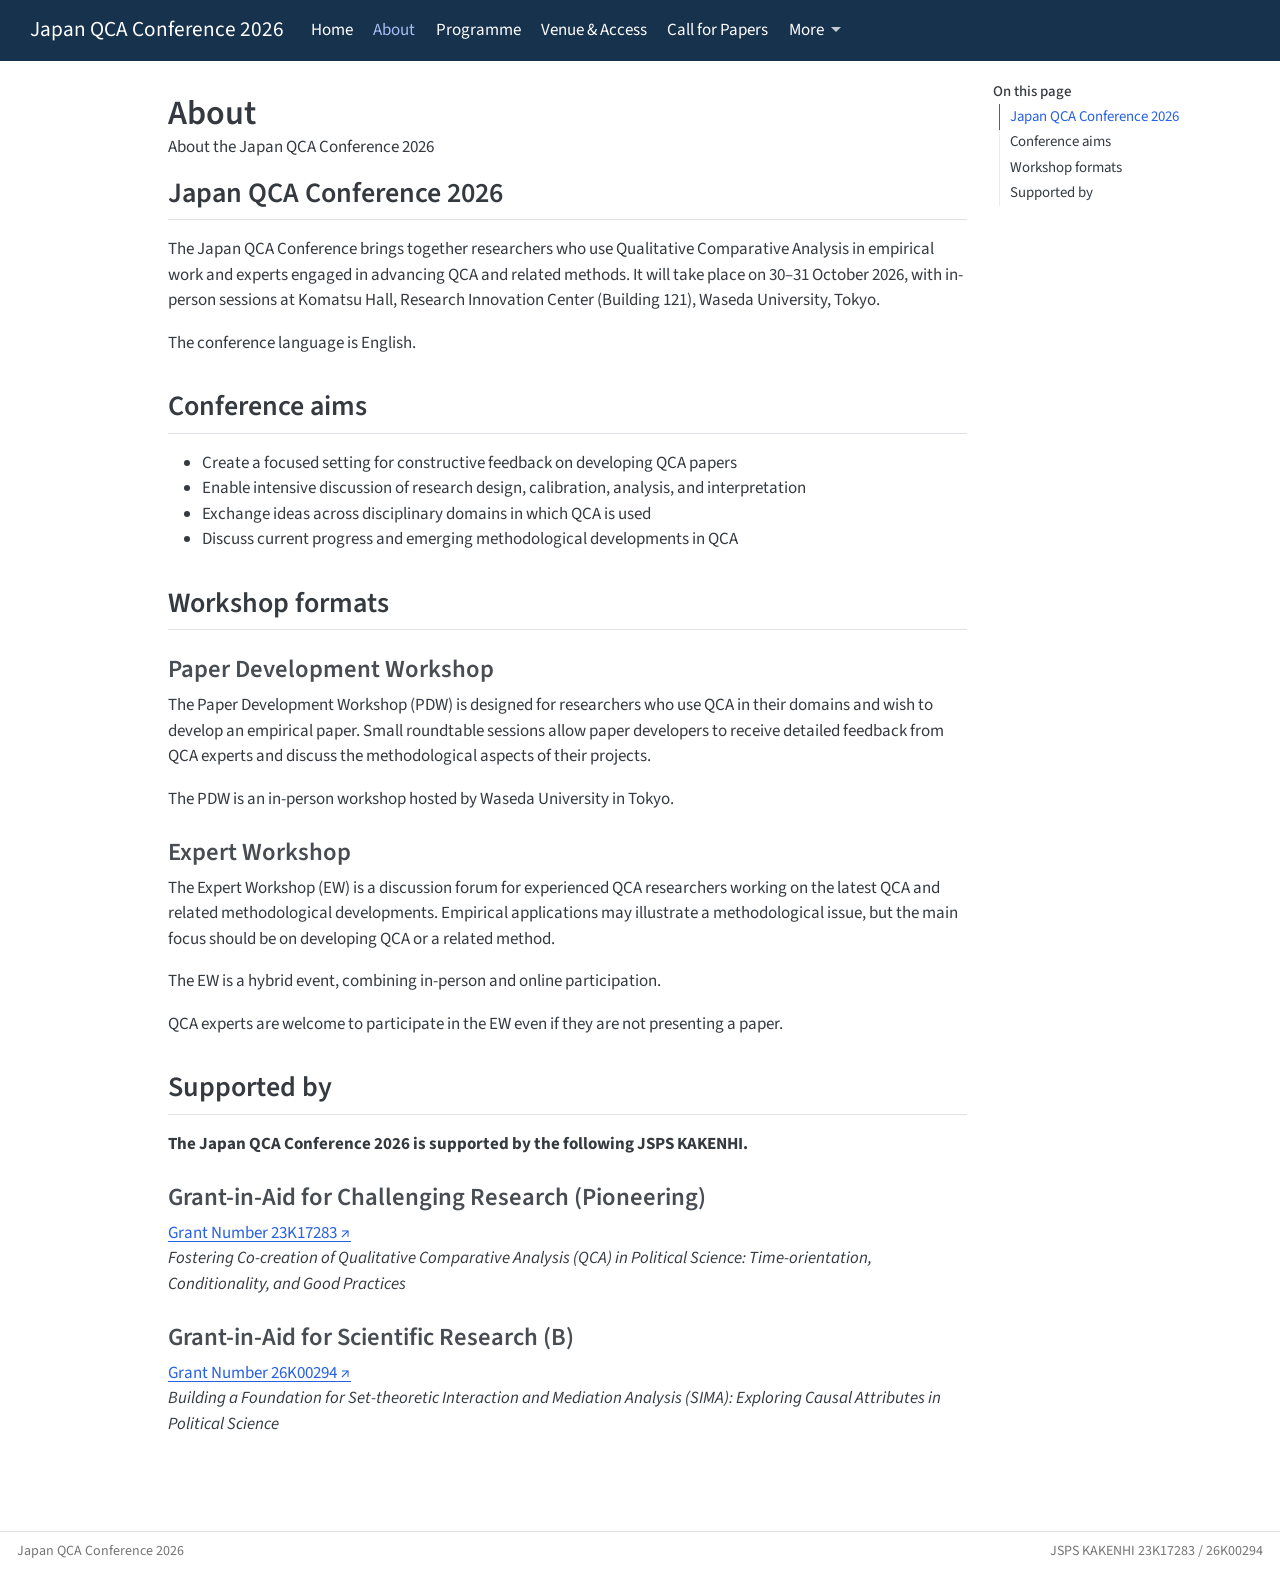
==== about.html @ 4a1215a3 "Publish final JQCA 2026 programme on the website" ====
<!DOCTYPE html>
<html xmlns="http://www.w3.org/1999/xhtml" lang="en" xml:lang="en"><head>

<meta charset="utf-8">
<meta name="generator" content="quarto-1.10.18">

<meta name="viewport" content="width=device-width, initial-scale=1.0, user-scalable=yes">

<meta name="description" content="Learn about the aims, Paper Development Workshop, hybrid Expert Workshop, and JSPS KAKENHI support for Japan QCA Conference 2026 at Waseda University.">

<title>About – Japan QCA Conference 2026</title>
<style>
/* Default styles provided by pandoc.
** See https://pandoc.org/MANUAL.html#variables-for-html for config info.
*/
span.smallcaps{font-variant: small-caps;}
div.columns{display: flex; gap: 1.5em;}
div.column{flex: auto;}
@media screen {
div.columns{gap: min(4vw, 1.5em);}
div.column{overflow-x: auto;}
}
div.hanging-indent{margin-left: 1.5em; text-indent: -1.5em;}
ul.task-list{list-style: none;}
ul.task-list li input[type="checkbox"] {
  width: 0.8em;
  margin: 0 0.8em 0.2em -1em; /* quarto-specific, see https://github.com/quarto-dev/quarto-cli/issues/4556 */ 
  vertical-align: middle;
}
</style>


<script src="site_libs/quarto-nav/quarto-nav.js"></script>
<script src="site_libs/clipboard/clipboard.min.js"></script>
<script src="site_libs/quarto-search/autocomplete.umd.js"></script>
<script src="site_libs/quarto-search/fuse.min.js"></script>
<script src="site_libs/quarto-search/quarto-search.js"></script>
<meta name="quarto:offset" content="./">
<script src="site_libs/quarto-html/quarto.js" type="module"></script>
<script src="site_libs/quarto-html/tabsets/tabsets.js" type="module"></script>
<script src="site_libs/quarto-html/popper.min.js"></script>
<script src="site_libs/quarto-html/tippy.umd.min.js"></script>
<script src="site_libs/quarto-html/anchor.min.js"></script>
<link href="site_libs/quarto-html/tippy.css" rel="stylesheet">
<link href="site_libs/quarto-html/quarto-syntax-highlighting-64a204ab8560d761af7679ceaba22944.css" rel="stylesheet" id="quarto-text-highlighting-styles">
<script src="site_libs/bootstrap/bootstrap.min.js"></script>
<link href="site_libs/bootstrap/bootstrap-icons.css" rel="stylesheet">
<link href="site_libs/bootstrap/bootstrap-523884e8689847f0bc966c45b853787b.min.css" rel="stylesheet" append-hash="true" id="quarto-bootstrap" data-mode="light">
<script id="quarto-search-options" type="application/json">{
  "location": "navbar",
  "copy-button": false,
  "collapse-after": 3,
  "panel-placement": "end",
  "type": "overlay",
  "limit": 50,
  "keyboard-shortcut": [
    "f",
    "/",
    "s"
  ],
  "show-item-context": false,
  "language": {
    "search-no-results-text": "No results",
    "search-matching-documents-text": "matching documents",
    "search-copy-link-title": "Copy link to search",
    "search-hide-matches-text": "Hide additional matches",
    "search-more-match-text": "more match in this document",
    "search-more-matches-text": "more matches in this document",
    "search-clear-button-title": "Clear",
    "search-text-placeholder": "",
    "search-detached-cancel-button-title": "Cancel",
    "search-submit-button-title": "Submit",
    "search-label": "Search"
  }
}</script>


<link rel="stylesheet" href="styles.css">
<meta property="og:title" content="About – Japan QCA Conference 2026">
<meta property="og:description" content="About the Japan QCA Conference 2026">
<meta property="og:image" content="https://japan-qca-conference.github.io/images/hero-04-shinjuku-skyline.png">
<meta property="og:site_name" content="Japan QCA Conference 2026">
<meta property="og:image:alt" content="Illustrated view inspired by the Shinjuku skyline">
<meta property="og:image:height" content="724">
<meta property="og:image:width" content="2172">
<meta name="twitter:title" content="About – Japan QCA Conference 2026">
<meta name="twitter:description" content="About the Japan QCA Conference 2026">
<meta name="twitter:image" content="https://japan-qca-conference.github.io/images/hero-04-shinjuku-skyline.png">
<meta name="twitter:card" content="summary_large_image">
<meta name="twitter:image:alt" content="Illustrated view inspired by the Shinjuku skyline">
<meta name="twitter:image-height" content="724">
<meta name="twitter:image-width" content="2172">
<link rel="canonical" href="https://japan-qca-conference.github.io/about.html">
</head>

<body class="nav-fixed quarto-light">

<div id="quarto-search-results"></div>
  <header id="quarto-header" class="headroom fixed-top">
    <nav class="navbar navbar-expand-lg " data-bs-theme="dark">
      <div class="navbar-container container-fluid">
      <div class="navbar-brand-container mx-auto">
    <a class="navbar-brand" href="./index.html">
    <span class="navbar-title">Japan QCA Conference 2026</span>
    </a>
  </div>
            <div id="quarto-search" class="" title="Search"></div>
          <button class="navbar-toggler" type="button" data-bs-toggle="collapse" data-bs-target="#navbarCollapse" aria-controls="navbarCollapse" role="menu" aria-expanded="false" aria-label="Toggle navigation" onclick="if (window.quartoToggleHeadroom) { window.quartoToggleHeadroom(); }">
  <span class="navbar-toggler-icon"></span>
</button>
          <div class="collapse navbar-collapse" id="navbarCollapse">
            <ul class="navbar-nav navbar-nav-scroll me-auto">
  <li class="nav-item">
    <a class="nav-link" href="./index.html"> 
<span class="menu-text">Home</span></a>
  </li>  
  <li class="nav-item">
    <a class="nav-link active" href="./about.html" aria-current="page"> 
<span class="menu-text">About</span></a>
  </li>  
  <li class="nav-item">
    <a class="nav-link" href="./program.html"> 
<span class="menu-text">Programme</span></a>
  </li>  
  <li class="nav-item">
    <a class="nav-link" href="./venue.html"> 
<span class="menu-text">Venue &amp; Access</span></a>
  </li>  
  <li class="nav-item">
    <a class="nav-link" href="./registration.html"> 
<span class="menu-text">Call for Papers</span></a>
  </li>  
  <li class="nav-item dropdown ">
    <a class="nav-link dropdown-toggle" href="#" id="nav-menu-more" role="link" data-bs-toggle="dropdown" aria-expanded="false">
 <span class="menu-text">More</span>
    </a>
    <ul class="dropdown-menu" aria-labelledby="nav-menu-more">    
        <li>
    <a class="dropdown-item" href="./organizers.html">
 <span class="dropdown-text">Organizers</span></a>
  </li>  
        <li>
    <a class="dropdown-item" href="./bibliography.html">
 <span class="dropdown-text">QCA Bibliography</span></a>
  </li>  
        <li>
    <a class="dropdown-item" href="./contact.html">
 <span class="dropdown-text">Contact</span></a>
  </li>  
    </ul>
  </li>
</ul>
          </div> <!-- /navcollapse -->
            <div class="quarto-navbar-tools">
</div>
      </div> <!-- /container-fluid -->
    </nav>
</header>
<!-- content -->
<div id="quarto-content" class="quarto-container page-columns page-rows-contents page-layout-article page-navbar">
<!-- sidebar -->
<!-- margin-sidebar -->
    <div id="quarto-margin-sidebar" class="sidebar margin-sidebar">
        <nav id="TOC" role="doc-toc" class="toc-active">
    <h2 id="toc-title">On this page</h2>
   
  <ul>
  <li><a href="#japan-qca-conference-2026" id="toc-japan-qca-conference-2026" class="nav-link active" data-scroll-target="#japan-qca-conference-2026">Japan QCA Conference 2026</a></li>
  <li><a href="#conference-aims" id="toc-conference-aims" class="nav-link" data-scroll-target="#conference-aims">Conference aims</a></li>
  <li><a href="#workshop-formats" id="toc-workshop-formats" class="nav-link" data-scroll-target="#workshop-formats">Workshop formats</a>
  <ul class="collapse">
  <li><a href="#paper-development-workshop" id="toc-paper-development-workshop" class="nav-link" data-scroll-target="#paper-development-workshop">Paper Development Workshop</a></li>
  <li><a href="#expert-workshop" id="toc-expert-workshop" class="nav-link" data-scroll-target="#expert-workshop">Expert Workshop</a></li>
  </ul></li>
  <li><a href="#supported-by" id="toc-supported-by" class="nav-link" data-scroll-target="#supported-by">Supported by</a></li>
  </ul>
</nav>
    </div>
<!-- main -->
<main class="content" id="quarto-document-content">

<header id="title-block-header" class="quarto-title-block default">
<div class="quarto-title">
<h1 class="title">About</h1>
</div>

<div>
  <div class="description">
    About the Japan QCA Conference 2026
  </div>
</div>


<div class="quarto-title-meta">

    
  
    
  </div>
  


</header>


<section id="japan-qca-conference-2026" class="level2">
<h2 class="anchored" data-anchor-id="japan-qca-conference-2026">Japan QCA Conference 2026</h2>
<p>The Japan QCA Conference brings together researchers who use Qualitative Comparative Analysis in empirical work and experts engaged in advancing QCA and related methods. It will take place on 30–31 October 2026, with in-person sessions at Komatsu Hall, Research Innovation Center (Building 121), Waseda University, Tokyo.</p>
<p>The conference language is English.</p>
</section>
<section id="conference-aims" class="level2">
<h2 class="anchored" data-anchor-id="conference-aims">Conference aims</h2>
<ul>
<li>Create a focused setting for constructive feedback on developing QCA papers</li>
<li>Enable intensive discussion of research design, calibration, analysis, and interpretation</li>
<li>Exchange ideas across disciplinary domains in which QCA is used</li>
<li>Discuss current progress and emerging methodological developments in QCA</li>
</ul>
</section>
<section id="workshop-formats" class="level2">
<h2 class="anchored" data-anchor-id="workshop-formats">Workshop formats</h2>
<section id="paper-development-workshop" class="level3">
<h3 class="anchored" data-anchor-id="paper-development-workshop">Paper Development Workshop</h3>
<p>The Paper Development Workshop (PDW) is designed for researchers who use QCA in their domains and wish to develop an empirical paper. Small roundtable sessions allow paper developers to receive detailed feedback from QCA experts and discuss the methodological aspects of their projects.</p>
<p>The PDW is an in-person workshop hosted by Waseda University in Tokyo.</p>
</section>
<section id="expert-workshop" class="level3">
<h3 class="anchored" data-anchor-id="expert-workshop">Expert Workshop</h3>
<p>The Expert Workshop (EW) is a discussion forum for experienced QCA researchers working on the latest QCA and related methodological developments. Empirical applications may illustrate a methodological issue, but the main focus should be on developing QCA or a related method.</p>
<p>The EW is a hybrid event, combining in-person and online participation.</p>
<p>QCA experts are welcome to participate in the EW even if they are not presenting a paper.</p>
</section>
</section>
<section id="supported-by" class="level2">
<h2 class="anchored" data-anchor-id="supported-by">Supported by</h2>
<div class="funding-note">
<p><strong>The Japan QCA Conference 2026 is supported by the following JSPS KAKENHI.</strong></p>
<section id="grant-in-aid-for-challenging-research-pioneering" class="level3">
<h3 class="anchored" data-anchor-id="grant-in-aid-for-challenging-research-pioneering">Grant-in-Aid for Challenging Research (Pioneering)</h3>
<p><a href="https://kaken.nii.ac.jp/report/KAKENHI-PROJECT-23K17283/23K172832023saitaku_shoken/" class="grant-record-link" target="_blank" rel="noopener" aria-label="View the official KAKEN record for Grant Number 23K17283 in a new tab">Grant Number 23K17283 ↗</a><br> <em>Fostering Co-creation of Qualitative Comparative Analysis (QCA) in Political Science: Time-orientation, Conditionality, and Good Practices</em></p>
</section>
<section id="grant-in-aid-for-scientific-research-b" class="level3">
<h3 class="anchored" data-anchor-id="grant-in-aid-for-scientific-research-b">Grant-in-Aid for Scientific Research (B)</h3>
<p><a href="https://kaken.nii.ac.jp/grant/KAKENHI-PROJECT-26K00294/" class="grant-record-link" target="_blank" rel="noopener" aria-label="View the official KAKEN record for Grant Number 26K00294 in a new tab">Grant Number 26K00294 ↗</a><br> <em>Building a Foundation for Set-theoretic Interaction and Mediation Analysis (SIMA): Exploring Causal Attributes in Political Science</em></p>
</section>
</div>


</section>

</main> <!-- /main -->
<script id="quarto-html-after-body" type="application/javascript">
  window.document.addEventListener("DOMContentLoaded", function (event) {
    const icon = "";
    const anchorJS = new window.AnchorJS();
    anchorJS.options = {
      placement: 'right',
      icon: icon
    };
    anchorJS.add('.anchored');
    const isCodeAnnotation = (el) => {
      for (const clz of el.classList) {
        if (clz.startsWith('code-annotation-')) {                     
          return true;
        }
      }
      return false;
    }
    const onCopySuccess = function(e) {
      // button target
      const button = e.trigger;
      // don't keep focus
      button.blur();
      // flash "checked"
      button.classList.add('code-copy-button-checked');
      var currentTitle = button.getAttribute("title");
      button.setAttribute("title", "Copied!");
      let tooltip;
      if (window.bootstrap) {
        button.setAttribute("data-bs-toggle", "tooltip");
        button.setAttribute("data-bs-placement", "left");
        button.setAttribute("data-bs-title", "Copied!");
        tooltip = new bootstrap.Tooltip(button, 
          { trigger: "manual", 
            customClass: "code-copy-button-tooltip",
            offset: [0, -8]});
        tooltip.show();    
      }
      setTimeout(function() {
        if (tooltip) {
          tooltip.hide();
          button.removeAttribute("data-bs-title");
          button.removeAttribute("data-bs-toggle");
          button.removeAttribute("data-bs-placement");
        }
        button.setAttribute("title", currentTitle);
        button.classList.remove('code-copy-button-checked');
      }, 1000);
      // clear code selection
      e.clearSelection();
    }
    const getTextToCopy = function(trigger) {
      const outerScaffold = trigger.parentElement.cloneNode(true);
      const codeEl = outerScaffold.querySelector('code');
      for (const childEl of codeEl.children) {
        if (isCodeAnnotation(childEl)) {
          childEl.remove();
        }
      }
      return codeEl.innerText;
    }
    const clipboard = new window.ClipboardJS('.code-copy-button:not([data-in-quarto-modal])', {
      text: getTextToCopy
    });
    clipboard.on('success', onCopySuccess);
    if (window.document.getElementById('quarto-embedded-source-code-modal')) {
      const clipboardModal = new window.ClipboardJS('.code-copy-button[data-in-quarto-modal]', {
        text: getTextToCopy,
        container: window.document.getElementById('quarto-embedded-source-code-modal')
      });
      clipboardModal.on('success', onCopySuccess);
    }
      var localhostRegex = new RegExp(/^(?:http|https):\/\/localhost\:?[0-9]*\//);
      var mailtoRegex = new RegExp(/^mailto:/);
        var filterRegex = new RegExp("https:\/\/japan-qca-conference\.github\.io\/");
      var isInternal = (href) => {
          return filterRegex.test(href) || localhostRegex.test(href) || mailtoRegex.test(href);
      }
      // Inspect non-navigation links and adorn them if external
     var links = window.document.querySelectorAll('a[href]:not(.nav-link):not(.navbar-brand):not(.toc-action):not(.sidebar-link):not(.sidebar-item-toggle):not(.pagination-link):not(.no-external):not([aria-hidden]):not(.dropdown-item):not(.quarto-navigation-tool):not(.about-link)');
      for (var i=0; i<links.length; i++) {
        const link = links[i];
        if (!isInternal(link.href)) {
          // undo the damage that might have been done by quarto-nav.js in the case of
          // links that we want to consider external
          if (link.dataset.originalHref !== undefined) {
            link.href = link.dataset.originalHref;
          }
            // target, if specified
            link.setAttribute("target", "_blank");
            if (link.getAttribute("rel") === null) {
              link.setAttribute("rel", "noopener");
            }
        }
      }
    function tippyHover(el, contentFn, onTriggerFn, onUntriggerFn) {
      const config = {
        allowHTML: true,
        maxWidth: 500,
        delay: 100,
        arrow: false,
        appendTo: function(el) {
            return el.parentElement;
        },
        interactive: true,
        interactiveBorder: 10,
        theme: 'quarto',
        placement: 'bottom-start',
      };
      if (contentFn) {
        config.content = contentFn;
      }
      if (onTriggerFn) {
        config.onTrigger = onTriggerFn;
      }
      if (onUntriggerFn) {
        config.onUntrigger = onUntriggerFn;
      }
      window.tippy(el, config); 
    }
    const noterefs = window.document.querySelectorAll('a[role="doc-noteref"]');
    for (var i=0; i<noterefs.length; i++) {
      const ref = noterefs[i];
      tippyHover(ref, function() {
        // use id or data attribute instead here
        let href = ref.getAttribute('data-footnote-href') || ref.getAttribute('href');
        try { href = new URL(href).hash; } catch {}
        const id = href.replace(/^#\/?/, "");
        const note = window.document.getElementById(id);
        if (note) {
          return note.innerHTML;
        } else {
          return "";
        }
      });
    }
    const xrefs = window.document.querySelectorAll('a.quarto-xref');
    const processXRef = (id, note) => {
      // Strip column container classes
      const stripColumnClz = (el) => {
        el.classList.remove("page-full", "page-columns");
        if (el.children) {
          for (const child of el.children) {
            stripColumnClz(child);
          }
        }
      }
      stripColumnClz(note)
      if (id === null || id.startsWith('sec-')) {
        // Special case sections, only their first couple elements
        const container = document.createElement("div");
        if (note.children && note.children.length > 2) {
          container.appendChild(note.children[0].cloneNode(true));
          for (let i = 1; i < note.children.length; i++) {
            const child = note.children[i];
            if (child.tagName === "P" && child.innerText === "") {
              continue;
            } else {
              container.appendChild(child.cloneNode(true));
              break;
            }
          }
          if (window.Quarto?.typesetMath) {
            window.Quarto.typesetMath(container);
          }
          return container.innerHTML
        } else {
          if (window.Quarto?.typesetMath) {
            window.Quarto.typesetMath(note);
          }
          return note.innerHTML;
        }
      } else {
        // Remove any anchor links if they are present
        const anchorLink = note.querySelector('a.anchorjs-link');
        if (anchorLink) {
          anchorLink.remove();
        }
        if (window.Quarto?.typesetMath) {
          window.Quarto.typesetMath(note);
        }
        if (note.classList.contains("callout")) {
          return note.outerHTML;
        } else {
          return note.innerHTML;
        }
      }
    }
    for (var i=0; i<xrefs.length; i++) {
      const xref = xrefs[i];
      tippyHover(xref, undefined, function(instance) {
        instance.disable();
        let url = xref.getAttribute('href');
        let hash = undefined; 
        if (url.startsWith('#')) {
          hash = url;
        } else {
          try { hash = new URL(url).hash; } catch {}
        }
        if (hash) {
          const id = hash.replace(/^#\/?/, "");
          const note = window.document.getElementById(id);
          if (note !== null) {
            try {
              const html = processXRef(id, note.cloneNode(true));
              instance.setContent(html);
            } finally {
              instance.enable();
              instance.show();
            }
          } else {
            // See if we can fetch this
            fetch(url.split('#')[0])
            .then(res => res.text())
            .then(html => {
              const parser = new DOMParser();
              const htmlDoc = parser.parseFromString(html, "text/html");
              const note = htmlDoc.getElementById(id);
              if (note !== null) {
                const html = processXRef(id, note);
                instance.setContent(html);
              } 
            }).finally(() => {
              instance.enable();
              instance.show();
            });
          }
        } else {
          // See if we can fetch a full url (with no hash to target)
          // This is a special case and we should probably do some content thinning / targeting
          fetch(url)
          .then(res => res.text())
          .then(html => {
            const parser = new DOMParser();
            const htmlDoc = parser.parseFromString(html, "text/html");
            const note = htmlDoc.querySelector('main.content');
            if (note !== null) {
              // This should only happen for chapter cross references
              // (since there is no id in the URL)
              // remove the first header
              if (note.children.length > 0 && note.children[0].tagName === "HEADER") {
                note.children[0].remove();
              }
              const html = processXRef(null, note);
              instance.setContent(html);
            } 
          }).finally(() => {
            instance.enable();
            instance.show();
          });
        }
      }, function(instance) {
      });
    }
        let selectedAnnoteEl;
        const selectorForAnnotation = ( cell, annotation) => {
          let cellAttr = 'data-code-cell="' + cell + '"';
          let lineAttr = 'data-code-annotation="' +  annotation + '"';
          const selector = 'span[' + cellAttr + '][' + lineAttr + ']';
          return selector;
        }
        const selectCodeLines = (annoteEl) => {
          const doc = window.document;
          const targetCell = annoteEl.getAttribute("data-target-cell");
          const targetAnnotation = annoteEl.getAttribute("data-target-annotation");
          const annoteSpan = window.document.querySelector(selectorForAnnotation(targetCell, targetAnnotation));
          const lines = annoteSpan.getAttribute("data-code-lines").split(",");
          const lineIds = lines.map((line) => {
            return targetCell + "-" + line;
          })
          let top = null;
          let height = null;
          let parent = null;
          if (lineIds.length > 0) {
              //compute the position of the single el (top and bottom and make a div)
              const el = window.document.getElementById(lineIds[0]);
              top = el.offsetTop;
              height = el.offsetHeight;
              parent = el.parentElement.parentElement;
            if (lineIds.length > 1) {
              const lastEl = window.document.getElementById(lineIds[lineIds.length - 1]);
              const bottom = lastEl.offsetTop + lastEl.offsetHeight;
              height = bottom - top;
            }
            if (top !== null && height !== null && parent !== null) {
              // cook up a div (if necessary) and position it 
              let div = window.document.getElementById("code-annotation-line-highlight");
              if (div === null) {
                div = window.document.createElement("div");
                div.setAttribute("id", "code-annotation-line-highlight");
                div.style.position = 'absolute';
                parent.appendChild(div);
              }
              div.style.top = top - 2 + "px";
              div.style.height = height + 4 + "px";
              div.style.left = 0;
              let gutterDiv = window.document.getElementById("code-annotation-line-highlight-gutter");
              if (gutterDiv === null) {
                gutterDiv = window.document.createElement("div");
                gutterDiv.setAttribute("id", "code-annotation-line-highlight-gutter");
                gutterDiv.style.position = 'absolute';
                const codeCell = window.document.getElementById(targetCell);
                const gutter = codeCell.querySelector('.code-annotation-gutter');
                gutter.appendChild(gutterDiv);
              }
              gutterDiv.style.top = top - 2 + "px";
              gutterDiv.style.height = height + 4 + "px";
            }
            selectedAnnoteEl = annoteEl;
          }
        };
        const unselectCodeLines = () => {
          const elementsIds = ["code-annotation-line-highlight", "code-annotation-line-highlight-gutter"];
          elementsIds.forEach((elId) => {
            const div = window.document.getElementById(elId);
            if (div) {
              div.remove();
            }
          });
          selectedAnnoteEl = undefined;
        };
          // Handle positioning of the toggle
      window.addEventListener(
        "resize",
        throttle(() => {
          elRect = undefined;
          if (selectedAnnoteEl) {
            selectCodeLines(selectedAnnoteEl);
          }
        }, 10)
      );
      function throttle(fn, ms) {
      let throttle = false;
      let timer;
        return (...args) => {
          if(!throttle) { // first call gets through
              fn.apply(this, args);
              throttle = true;
          } else { // all the others get throttled
              if(timer) clearTimeout(timer); // cancel #2
              timer = setTimeout(() => {
                fn.apply(this, args);
                timer = throttle = false;
              }, ms);
          }
        };
      }
        // Attach click handler to the DT
        const annoteDls = window.document.querySelectorAll('dt[data-target-cell]');
        for (const annoteDlNode of annoteDls) {
          annoteDlNode.addEventListener('click', (event) => {
            const clickedEl = event.target;
            if (clickedEl !== selectedAnnoteEl) {
              unselectCodeLines();
              const activeEl = window.document.querySelector('dt[data-target-cell].code-annotation-active');
              if (activeEl) {
                activeEl.classList.remove('code-annotation-active');
              }
              selectCodeLines(clickedEl);
              clickedEl.classList.add('code-annotation-active');
            } else {
              // Unselect the line
              unselectCodeLines();
              clickedEl.classList.remove('code-annotation-active');
            }
          });
        }
    const findCites = (el) => {
      const parentEl = el.parentElement;
      if (parentEl) {
        const cites = parentEl.dataset.cites;
        if (cites) {
          return {
            el,
            cites: cites.split(' ')
          };
        } else {
          return findCites(el.parentElement)
        }
      } else {
        return undefined;
      }
    };
    var bibliorefs = window.document.querySelectorAll('a[role="doc-biblioref"]');
    for (var i=0; i<bibliorefs.length; i++) {
      const ref = bibliorefs[i];
      const citeInfo = findCites(ref);
      if (citeInfo) {
        tippyHover(citeInfo.el, function() {
          var popup = window.document.createElement('div');
          citeInfo.cites.forEach(function(cite) {
            var citeDiv = window.document.createElement('div');
            citeDiv.classList.add('hanging-indent');
            citeDiv.classList.add('csl-entry');
            var biblioDiv = window.document.getElementById('ref-' + cite);
            if (biblioDiv) {
              citeDiv.innerHTML = biblioDiv.innerHTML;
            }
            popup.appendChild(citeDiv);
          });
          return popup.innerHTML;
        });
      }
    }
  });
  </script>
</div> <!-- /content -->
<footer class="footer">
  <div class="nav-footer">
    <div class="nav-footer-left">
<p>Japan QCA Conference 2026</p>
</div>   
    <div class="nav-footer-center">
      &nbsp;
    </div>
    <div class="nav-footer-right">
<p>JSPS KAKENHI 23K17283 / 26K00294</p>
</div>
  </div>
</footer>




</body></html>
---- site_libs/quarto-html/quarto-syntax-highlighting-64a204ab8560d761af7679ceaba22944.css ----
/* quarto syntax highlight colors */
:root {
  --quarto-hl-ot-color: #003B4F;
  --quarto-hl-at-color: #657422;
  --quarto-hl-ss-color: #20794D;
  --quarto-hl-an-color: #5E5E5E;
  --quarto-hl-fu-color: #4758AB;
  --quarto-hl-st-color: #20794D;
  --quarto-hl-cf-color: #003B4F;
  --quarto-hl-op-color: #5E5E5E;
  --quarto-hl-er-color: #AD0000;
  --quarto-hl-bn-color: #AD0000;
  --quarto-hl-al-color: #AD0000;
  --quarto-hl-va-color: #111111;
  --quarto-hl-bu-color: inherit;
  --quarto-hl-ex-color: inherit;
  --quarto-hl-pp-color: #AD0000;
  --quarto-hl-in-color: #5E5E5E;
  --quarto-hl-vs-color: #20794D;
  --quarto-hl-wa-color: #5E5E5E;
  --quarto-hl-do-color: #5E5E5E;
  --quarto-hl-im-color: #00769E;
  --quarto-hl-ch-color: #20794D;
  --quarto-hl-dt-color: #AD0000;
  --quarto-hl-fl-color: #AD0000;
  --quarto-hl-co-color: #5E5E5E;
  --quarto-hl-cv-color: #5E5E5E;
  --quarto-hl-cn-color: #8f5902;
  --quarto-hl-sc-color: #5E5E5E;
  --quarto-hl-dv-color: #AD0000;
  --quarto-hl-kw-color: #003B4F;
}

/* other quarto variables */
:root {
  --quarto-font-monospace: SFMono-Regular, Menlo, Monaco, Consolas, "Liberation Mono", "Courier New", monospace;
}

/* syntax highlight based on Pandoc's rules */
pre > code.sourceCode > span {
  color: #003B4F;
}

code.sourceCode > span {
  color: #003B4F;
}

div.sourceCode,
div.sourceCode pre.sourceCode {
  color: #003B4F;
}

/* Normal */
code span {
  color: #003B4F;
}

/* Alert */
code span.al {
  color: #AD0000;
  font-style: inherit;
}

/* Annotation */
code span.an {
  color: #5E5E5E;
  font-style: inherit;
}

/* Attribute */
code span.at {
  color: #657422;
  font-style: inherit;
}

/* BaseN */
code span.bn {
  color: #AD0000;
  font-style: inherit;
}

/* BuiltIn */
code span.bu {
  font-style: inherit;
}

/* ControlFlow */
code span.cf {
  color: #003B4F;
  font-weight: bold;
  font-style: inherit;
}

/* Char */
code span.ch {
  color: #20794D;
  font-style: inherit;
}

/* Constant */
code span.cn {
  color: #8f5902;
  font-style: inherit;
}

/* Comment */
code span.co {
  color: #5E5E5E;
  font-style: inherit;
}

/* CommentVar */
code span.cv {
  color: #5E5E5E;
  font-style: italic;
}

/* Documentation */
code span.do {
  color: #5E5E5E;
  font-style: italic;
}

/* DataType */
code span.dt {
  color: #AD0000;
  font-style: inherit;
}

/* DecVal */
code span.dv {
  color: #AD0000;
  font-style: inherit;
}

/* Error */
code span.er {
  color: #AD0000;
  font-style: inherit;
}

/* Extension */
code span.ex {
  font-style: inherit;
}

/* Float */
code span.fl {
  color: #AD0000;
  font-style: inherit;
}

/* Function */
code span.fu {
  color: #4758AB;
  font-style: inherit;
}

/* Import */
code span.im {
  color: #00769E;
  font-style: inherit;
}

/* Information */
code span.in {
  color: #5E5E5E;
  font-style: inherit;
}

/* Keyword */
code span.kw {
  color: #003B4F;
  font-weight: bold;
  font-style: inherit;
}

/* Operator */
code span.op {
  color: #5E5E5E;
  font-style: inherit;
}

/* Other */
code span.ot {
  color: #003B4F;
  font-style: inherit;
}

/* Preprocessor */
code span.pp {
  color: #AD0000;
  font-style: inherit;
}

/* SpecialChar */
code span.sc {
  color: #5E5E5E;
  font-style: inherit;
}

/* SpecialString */
code span.ss {
  color: #20794D;
  font-style: inherit;
}

/* String */
code span.st {
  color: #20794D;
  font-style: inherit;
}

/* Variable */
code span.va {
  color: #111111;
  font-style: inherit;
}

/* VerbatimString */
code span.vs {
  color: #20794D;
  font-style: inherit;
}

/* Warning */
code span.wa {
  color: #5E5E5E;
  font-style: italic;
}

.prevent-inlining {
  content: "</";
}

/*# sourceMappingURL=9d8d5bb603a83b8298b89080a598c93b.css.map */
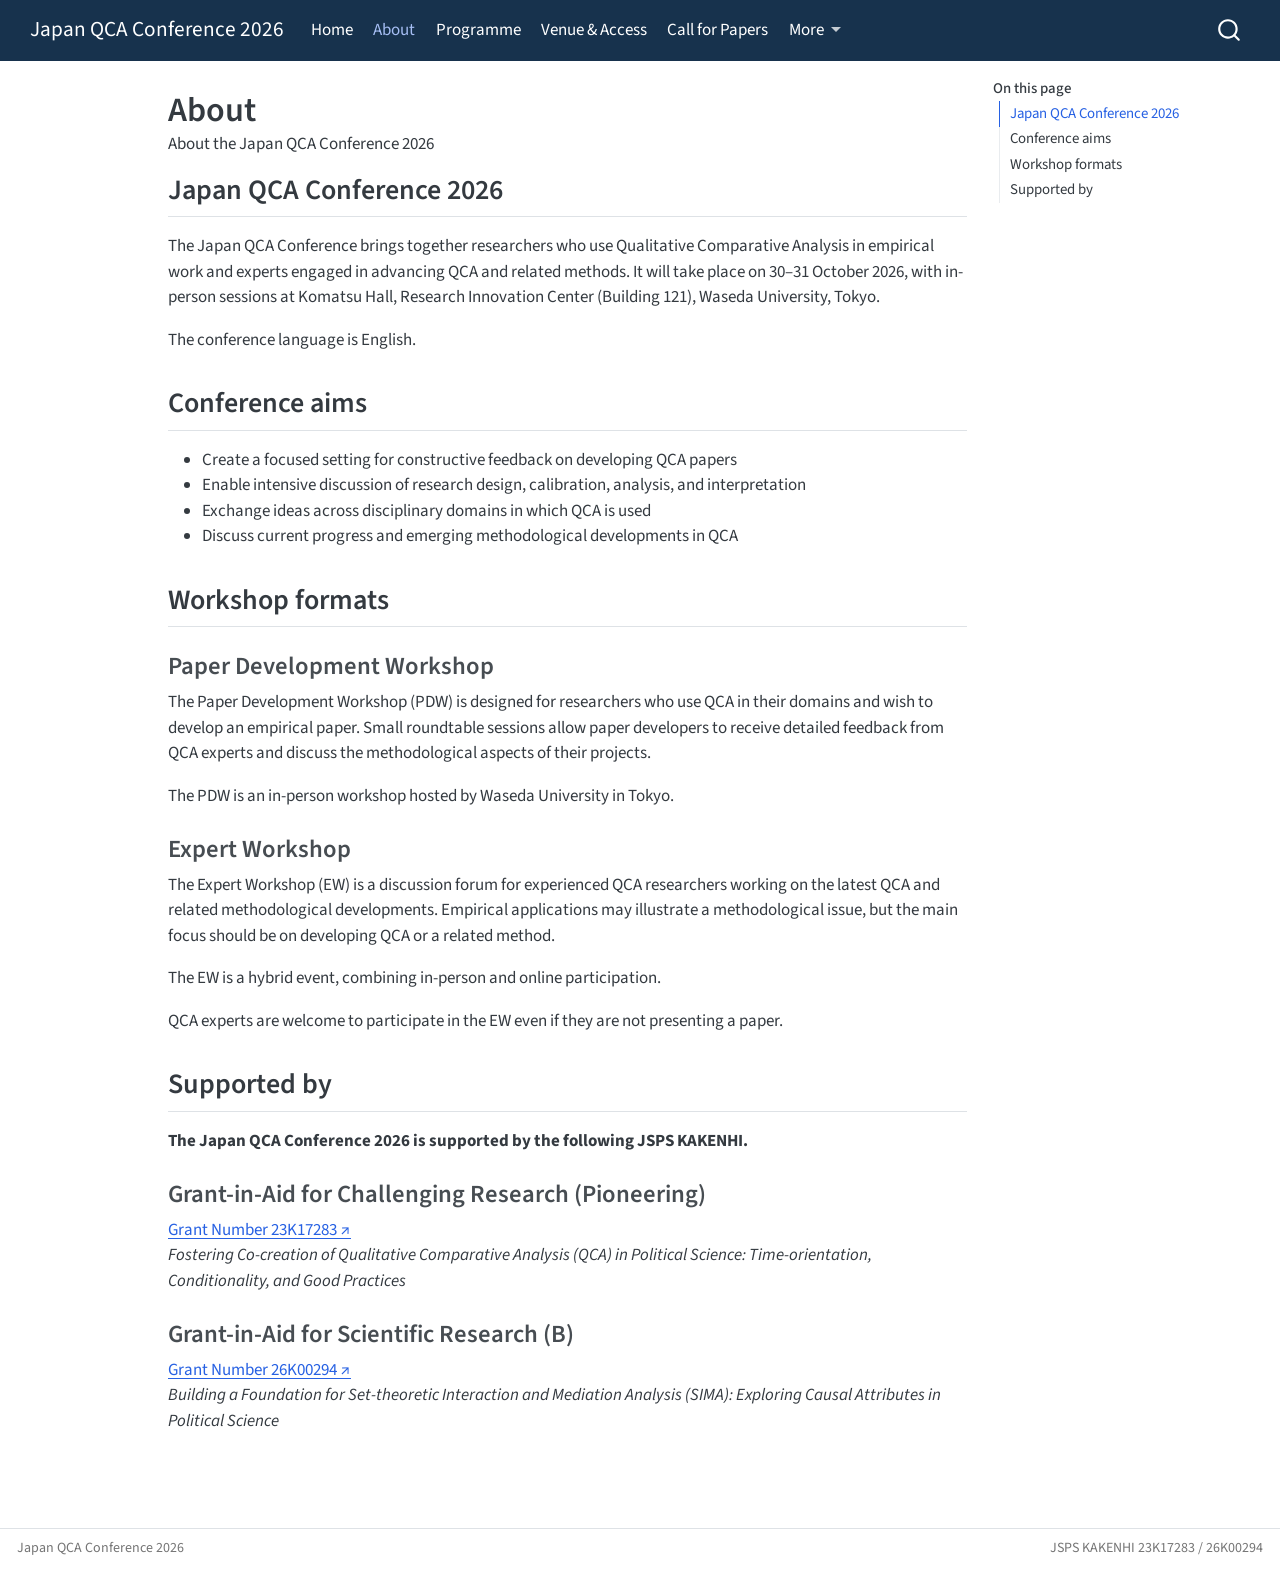
==== commit bb5ae67f: "Publish programme v2 and JQCA favicon Co-Authored-By: Claude Opus 5.5 <noreply@anthropic.com> Claude" ====
--- a/about.html
+++ b/about.html
@@ -2,7 +2,7 @@
 <html xmlns="http://www.w3.org/1999/xhtml" lang="en" xml:lang="en"><head>
 
 <meta charset="utf-8">
-<meta name="generator" content="quarto-1.10.18">
+<meta name="generator" content="quarto-1.6.42">
 
 <meta name="viewport" content="width=device-width, initial-scale=1.0, user-scalable=yes">
 
@@ -10,16 +10,10 @@
 
 <title>About – Japan QCA Conference 2026</title>
 <style>
-/* Default styles provided by pandoc.
-** See https://pandoc.org/MANUAL.html#variables-for-html for config info.
-*/
+code{white-space: pre-wrap;}
 span.smallcaps{font-variant: small-caps;}
-div.columns{display: flex; gap: 1.5em;}
-div.column{flex: auto;}
-@media screen {
-div.columns{gap: min(4vw, 1.5em);}
-div.column{overflow-x: auto;}
-}
+div.columns{display: flex; gap: min(4vw, 1.5em);}
+div.column{flex: auto; overflow-x: auto;}
 div.hanging-indent{margin-left: 1.5em; text-indent: -1.5em;}
 ul.task-list{list-style: none;}
 ul.task-list li input[type="checkbox"] {
@@ -36,16 +30,16 @@
 <script src="site_libs/quarto-search/fuse.min.js"></script>
 <script src="site_libs/quarto-search/quarto-search.js"></script>
 <meta name="quarto:offset" content="./">
-<script src="site_libs/quarto-html/quarto.js" type="module"></script>
-<script src="site_libs/quarto-html/tabsets/tabsets.js" type="module"></script>
+<link href="./images/favicon-192x192.png" rel="icon" type="image/png">
+<script src="site_libs/quarto-html/quarto.js"></script>
 <script src="site_libs/quarto-html/popper.min.js"></script>
 <script src="site_libs/quarto-html/tippy.umd.min.js"></script>
 <script src="site_libs/quarto-html/anchor.min.js"></script>
 <link href="site_libs/quarto-html/tippy.css" rel="stylesheet">
-<link href="site_libs/quarto-html/quarto-syntax-highlighting-64a204ab8560d761af7679ceaba22944.css" rel="stylesheet" id="quarto-text-highlighting-styles">
+<link href="site_libs/quarto-html/quarto-syntax-highlighting-2f5df379a58b258e96c21c0638c20c03.css" rel="stylesheet" id="quarto-text-highlighting-styles">
 <script src="site_libs/bootstrap/bootstrap.min.js"></script>
 <link href="site_libs/bootstrap/bootstrap-icons.css" rel="stylesheet">
-<link href="site_libs/bootstrap/bootstrap-523884e8689847f0bc966c45b853787b.min.css" rel="stylesheet" append-hash="true" id="quarto-bootstrap" data-mode="light">
+<link href="site_libs/bootstrap/bootstrap-de2fbed7654c17d91bcfe3c0d4fea26f.min.css" rel="stylesheet" append-hash="true" id="quarto-bootstrap" data-mode="light">
 <script id="quarto-search-options" type="application/json">{
   "location": "navbar",
   "copy-button": false,
@@ -73,6 +67,11 @@
     "search-label": "Search"
   }
 }</script>
+<link rel="icon" href="./favicon.ico" sizes="any">
+<link rel="icon" type="image/png" sizes="32x32" href="./images/favicon-32x32.png">
+<link rel="icon" type="image/png" sizes="48x48" href="./images/favicon-48x48.png">
+<link rel="icon" type="image/png" sizes="192x192" href="./images/favicon-192x192.png">
+<link rel="apple-touch-icon" sizes="180x180" href="./images/apple-touch-icon.png">
 
 
 <link rel="stylesheet" href="styles.css">
@@ -93,7 +92,7 @@
 <link rel="canonical" href="https://japan-qca-conference.github.io/about.html">
 </head>
 
-<body class="nav-fixed quarto-light">
+<body class="nav-fixed">
 
 <div id="quarto-search-results"></div>
   <header id="quarto-header" class="headroom fixed-top">
@@ -250,248 +249,241 @@
 
 </main> <!-- /main -->
 <script id="quarto-html-after-body" type="application/javascript">
-  window.document.addEventListener("DOMContentLoaded", function (event) {
-    const icon = "";
-    const anchorJS = new window.AnchorJS();
-    anchorJS.options = {
-      placement: 'right',
-      icon: icon
-    };
-    anchorJS.add('.anchored');
-    const isCodeAnnotation = (el) => {
-      for (const clz of el.classList) {
-        if (clz.startsWith('code-annotation-')) {                     
-          return true;
-        }
-      }
-      return false;
-    }
-    const onCopySuccess = function(e) {
-      // button target
-      const button = e.trigger;
-      // don't keep focus
-      button.blur();
-      // flash "checked"
-      button.classList.add('code-copy-button-checked');
-      var currentTitle = button.getAttribute("title");
-      button.setAttribute("title", "Copied!");
-      let tooltip;
-      if (window.bootstrap) {
-        button.setAttribute("data-bs-toggle", "tooltip");
-        button.setAttribute("data-bs-placement", "left");
-        button.setAttribute("data-bs-title", "Copied!");
-        tooltip = new bootstrap.Tooltip(button, 
-          { trigger: "manual", 
-            customClass: "code-copy-button-tooltip",
-            offset: [0, -8]});
-        tooltip.show();    
-      }
-      setTimeout(function() {
-        if (tooltip) {
-          tooltip.hide();
-          button.removeAttribute("data-bs-title");
-          button.removeAttribute("data-bs-toggle");
-          button.removeAttribute("data-bs-placement");
-        }
-        button.setAttribute("title", currentTitle);
-        button.classList.remove('code-copy-button-checked');
-      }, 1000);
-      // clear code selection
-      e.clearSelection();
-    }
-    const getTextToCopy = function(trigger) {
-      const outerScaffold = trigger.parentElement.cloneNode(true);
-      const codeEl = outerScaffold.querySelector('code');
+window.document.addEventListener("DOMContentLoaded", function (event) {
+  const toggleBodyColorMode = (bsSheetEl) => {
+    const mode = bsSheetEl.getAttribute("data-mode");
+    const bodyEl = window.document.querySelector("body");
+    if (mode === "dark") {
+      bodyEl.classList.add("quarto-dark");
+      bodyEl.classList.remove("quarto-light");
+    } else {
+      bodyEl.classList.add("quarto-light");
+      bodyEl.classList.remove("quarto-dark");
+    }
+  }
+  const toggleBodyColorPrimary = () => {
+    const bsSheetEl = window.document.querySelector("link#quarto-bootstrap");
+    if (bsSheetEl) {
+      toggleBodyColorMode(bsSheetEl);
+    }
+  }
+  toggleBodyColorPrimary();  
+  const icon = "";
+  const anchorJS = new window.AnchorJS();
+  anchorJS.options = {
+    placement: 'right',
+    icon: icon
+  };
+  anchorJS.add('.anchored');
+  const isCodeAnnotation = (el) => {
+    for (const clz of el.classList) {
+      if (clz.startsWith('code-annotation-')) {                     
+        return true;
+      }
+    }
+    return false;
+  }
+  const onCopySuccess = function(e) {
+    // button target
+    const button = e.trigger;
+    // don't keep focus
+    button.blur();
+    // flash "checked"
+    button.classList.add('code-copy-button-checked');
+    var currentTitle = button.getAttribute("title");
+    button.setAttribute("title", "Copied!");
+    let tooltip;
+    if (window.bootstrap) {
+      button.setAttribute("data-bs-toggle", "tooltip");
+      button.setAttribute("data-bs-placement", "left");
+      button.setAttribute("data-bs-title", "Copied!");
+      tooltip = new bootstrap.Tooltip(button, 
+        { trigger: "manual", 
+          customClass: "code-copy-button-tooltip",
+          offset: [0, -8]});
+      tooltip.show();    
+    }
+    setTimeout(function() {
+      if (tooltip) {
+        tooltip.hide();
+        button.removeAttribute("data-bs-title");
+        button.removeAttribute("data-bs-toggle");
+        button.removeAttribute("data-bs-placement");
+      }
+      button.setAttribute("title", currentTitle);
+      button.classList.remove('code-copy-button-checked');
+    }, 1000);
+    // clear code selection
+    e.clearSelection();
+  }
+  const getTextToCopy = function(trigger) {
+      const codeEl = trigger.previousElementSibling.cloneNode(true);
       for (const childEl of codeEl.children) {
         if (isCodeAnnotation(childEl)) {
           childEl.remove();
         }
       }
       return codeEl.innerText;
-    }
-    const clipboard = new window.ClipboardJS('.code-copy-button:not([data-in-quarto-modal])', {
-      text: getTextToCopy
+  }
+  const clipboard = new window.ClipboardJS('.code-copy-button:not([data-in-quarto-modal])', {
+    text: getTextToCopy
+  });
+  clipboard.on('success', onCopySuccess);
+  if (window.document.getElementById('quarto-embedded-source-code-modal')) {
+    const clipboardModal = new window.ClipboardJS('.code-copy-button[data-in-quarto-modal]', {
+      text: getTextToCopy,
+      container: window.document.getElementById('quarto-embedded-source-code-modal')
     });
-    clipboard.on('success', onCopySuccess);
-    if (window.document.getElementById('quarto-embedded-source-code-modal')) {
-      const clipboardModal = new window.ClipboardJS('.code-copy-button[data-in-quarto-modal]', {
-        text: getTextToCopy,
-        container: window.document.getElementById('quarto-embedded-source-code-modal')
-      });
-      clipboardModal.on('success', onCopySuccess);
-    }
-      var localhostRegex = new RegExp(/^(?:http|https):\/\/localhost\:?[0-9]*\//);
-      var mailtoRegex = new RegExp(/^mailto:/);
-        var filterRegex = new RegExp("https:\/\/japan-qca-conference\.github\.io\/");
-      var isInternal = (href) => {
-          return filterRegex.test(href) || localhostRegex.test(href) || mailtoRegex.test(href);
-      }
-      // Inspect non-navigation links and adorn them if external
-     var links = window.document.querySelectorAll('a[href]:not(.nav-link):not(.navbar-brand):not(.toc-action):not(.sidebar-link):not(.sidebar-item-toggle):not(.pagination-link):not(.no-external):not([aria-hidden]):not(.dropdown-item):not(.quarto-navigation-tool):not(.about-link)');
-      for (var i=0; i<links.length; i++) {
-        const link = links[i];
-        if (!isInternal(link.href)) {
-          // undo the damage that might have been done by quarto-nav.js in the case of
-          // links that we want to consider external
-          if (link.dataset.originalHref !== undefined) {
-            link.href = link.dataset.originalHref;
-          }
-            // target, if specified
-            link.setAttribute("target", "_blank");
-            if (link.getAttribute("rel") === null) {
-              link.setAttribute("rel", "noopener");
-            }
-        }
-      }
-    function tippyHover(el, contentFn, onTriggerFn, onUntriggerFn) {
-      const config = {
-        allowHTML: true,
-        maxWidth: 500,
-        delay: 100,
-        arrow: false,
-        appendTo: function(el) {
-            return el.parentElement;
-        },
-        interactive: true,
-        interactiveBorder: 10,
-        theme: 'quarto',
-        placement: 'bottom-start',
-      };
-      if (contentFn) {
-        config.content = contentFn;
-      }
-      if (onTriggerFn) {
-        config.onTrigger = onTriggerFn;
-      }
-      if (onUntriggerFn) {
-        config.onUntrigger = onUntriggerFn;
-      }
-      window.tippy(el, config); 
-    }
-    const noterefs = window.document.querySelectorAll('a[role="doc-noteref"]');
-    for (var i=0; i<noterefs.length; i++) {
-      const ref = noterefs[i];
-      tippyHover(ref, function() {
-        // use id or data attribute instead here
-        let href = ref.getAttribute('data-footnote-href') || ref.getAttribute('href');
-        try { href = new URL(href).hash; } catch {}
-        const id = href.replace(/^#\/?/, "");
-        const note = window.document.getElementById(id);
-        if (note) {
-          return note.innerHTML;
-        } else {
-          return "";
-        }
-      });
-    }
-    const xrefs = window.document.querySelectorAll('a.quarto-xref');
-    const processXRef = (id, note) => {
-      // Strip column container classes
-      const stripColumnClz = (el) => {
-        el.classList.remove("page-full", "page-columns");
-        if (el.children) {
-          for (const child of el.children) {
-            stripColumnClz(child);
-          }
-        }
-      }
-      stripColumnClz(note)
-      if (id === null || id.startsWith('sec-')) {
-        // Special case sections, only their first couple elements
-        const container = document.createElement("div");
-        if (note.children && note.children.length > 2) {
-          container.appendChild(note.children[0].cloneNode(true));
-          for (let i = 1; i < note.children.length; i++) {
-            const child = note.children[i];
-            if (child.tagName === "P" && child.innerText === "") {
-              continue;
-            } else {
-              container.appendChild(child.cloneNode(true));
-              break;
-            }
-          }
-          if (window.Quarto?.typesetMath) {
-            window.Quarto.typesetMath(container);
-          }
-          return container.innerHTML
-        } else {
-          if (window.Quarto?.typesetMath) {
-            window.Quarto.typesetMath(note);
-          }
-          return note.innerHTML;
-        }
+    clipboardModal.on('success', onCopySuccess);
+  }
+    var localhostRegex = new RegExp(/^(?:http|https):\/\/localhost\:?[0-9]*\//);
+    var mailtoRegex = new RegExp(/^mailto:/);
+      var filterRegex = new RegExp("https:\/\/japan-qca-conference\.github\.io\/");
+    var isInternal = (href) => {
+        return filterRegex.test(href) || localhostRegex.test(href) || mailtoRegex.test(href);
+    }
+    // Inspect non-navigation links and adorn them if external
+ 	var links = window.document.querySelectorAll('a[href]:not(.nav-link):not(.navbar-brand):not(.toc-action):not(.sidebar-link):not(.sidebar-item-toggle):not(.pagination-link):not(.no-external):not([aria-hidden]):not(.dropdown-item):not(.quarto-navigation-tool):not(.about-link)');
+    for (var i=0; i<links.length; i++) {
+      const link = links[i];
+      if (!isInternal(link.href)) {
+        // undo the damage that might have been done by quarto-nav.js in the case of
+        // links that we want to consider external
+        if (link.dataset.originalHref !== undefined) {
+          link.href = link.dataset.originalHref;
+        }
+          // target, if specified
+          link.setAttribute("target", "_blank");
+          if (link.getAttribute("rel") === null) {
+            link.setAttribute("rel", "noopener");
+          }
+      }
+    }
+  function tippyHover(el, contentFn, onTriggerFn, onUntriggerFn) {
+    const config = {
+      allowHTML: true,
+      maxWidth: 500,
+      delay: 100,
+      arrow: false,
+      appendTo: function(el) {
+          return el.parentElement;
+      },
+      interactive: true,
+      interactiveBorder: 10,
+      theme: 'quarto',
+      placement: 'bottom-start',
+    };
+    if (contentFn) {
+      config.content = contentFn;
+    }
+    if (onTriggerFn) {
+      config.onTrigger = onTriggerFn;
+    }
+    if (onUntriggerFn) {
+      config.onUntrigger = onUntriggerFn;
+    }
+    window.tippy(el, config); 
+  }
+  const noterefs = window.document.querySelectorAll('a[role="doc-noteref"]');
+  for (var i=0; i<noterefs.length; i++) {
+    const ref = noterefs[i];
+    tippyHover(ref, function() {
+      // use id or data attribute instead here
+      let href = ref.getAttribute('data-footnote-href') || ref.getAttribute('href');
+      try { href = new URL(href).hash; } catch {}
+      const id = href.replace(/^#\/?/, "");
+      const note = window.document.getElementById(id);
+      if (note) {
+        return note.innerHTML;
       } else {
-        // Remove any anchor links if they are present
-        const anchorLink = note.querySelector('a.anchorjs-link');
-        if (anchorLink) {
-          anchorLink.remove();
-        }
+        return "";
+      }
+    });
+  }
+  const xrefs = window.document.querySelectorAll('a.quarto-xref');
+  const processXRef = (id, note) => {
+    // Strip column container classes
+    const stripColumnClz = (el) => {
+      el.classList.remove("page-full", "page-columns");
+      if (el.children) {
+        for (const child of el.children) {
+          stripColumnClz(child);
+        }
+      }
+    }
+    stripColumnClz(note)
+    if (id === null || id.startsWith('sec-')) {
+      // Special case sections, only their first couple elements
+      const container = document.createElement("div");
+      if (note.children && note.children.length > 2) {
+        container.appendChild(note.children[0].cloneNode(true));
+        for (let i = 1; i < note.children.length; i++) {
+          const child = note.children[i];
+          if (child.tagName === "P" && child.innerText === "") {
+            continue;
+          } else {
+            container.appendChild(child.cloneNode(true));
+            break;
+          }
+        }
+        if (window.Quarto?.typesetMath) {
+          window.Quarto.typesetMath(container);
+        }
+        return container.innerHTML
+      } else {
         if (window.Quarto?.typesetMath) {
           window.Quarto.typesetMath(note);
         }
-        if (note.classList.contains("callout")) {
-          return note.outerHTML;
+        return note.innerHTML;
+      }
+    } else {
+      // Remove any anchor links if they are present
+      const anchorLink = note.querySelector('a.anchorjs-link');
+      if (anchorLink) {
+        anchorLink.remove();
+      }
+      if (window.Quarto?.typesetMath) {
+        window.Quarto.typesetMath(note);
+      }
+      if (note.classList.contains("callout")) {
+        return note.outerHTML;
+      } else {
+        return note.innerHTML;
+      }
+    }
+  }
+  for (var i=0; i<xrefs.length; i++) {
+    const xref = xrefs[i];
+    tippyHover(xref, undefined, function(instance) {
+      instance.disable();
+      let url = xref.getAttribute('href');
+      let hash = undefined; 
+      if (url.startsWith('#')) {
+        hash = url;
+      } else {
+        try { hash = new URL(url).hash; } catch {}
+      }
+      if (hash) {
+        const id = hash.replace(/^#\/?/, "");
+        const note = window.document.getElementById(id);
+        if (note !== null) {
+          try {
+            const html = processXRef(id, note.cloneNode(true));
+            instance.setContent(html);
+          } finally {
+            instance.enable();
+            instance.show();
+          }
         } else {
-          return note.innerHTML;
-        }
-      }
-    }
-    for (var i=0; i<xrefs.length; i++) {
-      const xref = xrefs[i];
-      tippyHover(xref, undefined, function(instance) {
-        instance.disable();
-        let url = xref.getAttribute('href');
-        let hash = undefined; 
-        if (url.startsWith('#')) {
-          hash = url;
-        } else {
-          try { hash = new URL(url).hash; } catch {}
-        }
-        if (hash) {
-          const id = hash.replace(/^#\/?/, "");
-          const note = window.document.getElementById(id);
-          if (note !== null) {
-            try {
-              const html = processXRef(id, note.cloneNode(true));
-              instance.setContent(html);
-            } finally {
-              instance.enable();
-              instance.show();
-            }
-          } else {
-            // See if we can fetch this
-            fetch(url.split('#')[0])
-            .then(res => res.text())
-            .then(html => {
-              const parser = new DOMParser();
-              const htmlDoc = parser.parseFromString(html, "text/html");
-              const note = htmlDoc.getElementById(id);
-              if (note !== null) {
-                const html = processXRef(id, note);
-                instance.setContent(html);
-              } 
-            }).finally(() => {
-              instance.enable();
-              instance.show();
-            });
-          }
-        } else {
-          // See if we can fetch a full url (with no hash to target)
-          // This is a special case and we should probably do some content thinning / targeting
-          fetch(url)
+          // See if we can fetch this
+          fetch(url.split('#')[0])
           .then(res => res.text())
           .then(html => {
             const parser = new DOMParser();
             const htmlDoc = parser.parseFromString(html, "text/html");
-            const note = htmlDoc.querySelector('main.content');
+            const note = htmlDoc.getElementById(id);
             if (note !== null) {
-              // This should only happen for chapter cross references
-              // (since there is no id in the URL)
-              // remove the first header
-              if (note.children.length > 0 && note.children[0].tagName === "HEADER") {
-                note.children[0].remove();
-              }
-              const html = processXRef(null, note);
+              const html = processXRef(id, note);
               instance.setContent(html);
             } 
           }).finally(() => {
@@ -499,161 +491,185 @@
             instance.show();
           });
         }
-      }, function(instance) {
+      } else {
+        // See if we can fetch a full url (with no hash to target)
+        // This is a special case and we should probably do some content thinning / targeting
+        fetch(url)
+        .then(res => res.text())
+        .then(html => {
+          const parser = new DOMParser();
+          const htmlDoc = parser.parseFromString(html, "text/html");
+          const note = htmlDoc.querySelector('main.content');
+          if (note !== null) {
+            // This should only happen for chapter cross references
+            // (since there is no id in the URL)
+            // remove the first header
+            if (note.children.length > 0 && note.children[0].tagName === "HEADER") {
+              note.children[0].remove();
+            }
+            const html = processXRef(null, note);
+            instance.setContent(html);
+          } 
+        }).finally(() => {
+          instance.enable();
+          instance.show();
+        });
+      }
+    }, function(instance) {
+    });
+  }
+      let selectedAnnoteEl;
+      const selectorForAnnotation = ( cell, annotation) => {
+        let cellAttr = 'data-code-cell="' + cell + '"';
+        let lineAttr = 'data-code-annotation="' +  annotation + '"';
+        const selector = 'span[' + cellAttr + '][' + lineAttr + ']';
+        return selector;
+      }
+      const selectCodeLines = (annoteEl) => {
+        const doc = window.document;
+        const targetCell = annoteEl.getAttribute("data-target-cell");
+        const targetAnnotation = annoteEl.getAttribute("data-target-annotation");
+        const annoteSpan = window.document.querySelector(selectorForAnnotation(targetCell, targetAnnotation));
+        const lines = annoteSpan.getAttribute("data-code-lines").split(",");
+        const lineIds = lines.map((line) => {
+          return targetCell + "-" + line;
+        })
+        let top = null;
+        let height = null;
+        let parent = null;
+        if (lineIds.length > 0) {
+            //compute the position of the single el (top and bottom and make a div)
+            const el = window.document.getElementById(lineIds[0]);
+            top = el.offsetTop;
+            height = el.offsetHeight;
+            parent = el.parentElement.parentElement;
+          if (lineIds.length > 1) {
+            const lastEl = window.document.getElementById(lineIds[lineIds.length - 1]);
+            const bottom = lastEl.offsetTop + lastEl.offsetHeight;
+            height = bottom - top;
+          }
+          if (top !== null && height !== null && parent !== null) {
+            // cook up a div (if necessary) and position it 
+            let div = window.document.getElementById("code-annotation-line-highlight");
+            if (div === null) {
+              div = window.document.createElement("div");
+              div.setAttribute("id", "code-annotation-line-highlight");
+              div.style.position = 'absolute';
+              parent.appendChild(div);
+            }
+            div.style.top = top - 2 + "px";
+            div.style.height = height + 4 + "px";
+            div.style.left = 0;
+            let gutterDiv = window.document.getElementById("code-annotation-line-highlight-gutter");
+            if (gutterDiv === null) {
+              gutterDiv = window.document.createElement("div");
+              gutterDiv.setAttribute("id", "code-annotation-line-highlight-gutter");
+              gutterDiv.style.position = 'absolute';
+              const codeCell = window.document.getElementById(targetCell);
+              const gutter = codeCell.querySelector('.code-annotation-gutter');
+              gutter.appendChild(gutterDiv);
+            }
+            gutterDiv.style.top = top - 2 + "px";
+            gutterDiv.style.height = height + 4 + "px";
+          }
+          selectedAnnoteEl = annoteEl;
+        }
+      };
+      const unselectCodeLines = () => {
+        const elementsIds = ["code-annotation-line-highlight", "code-annotation-line-highlight-gutter"];
+        elementsIds.forEach((elId) => {
+          const div = window.document.getElementById(elId);
+          if (div) {
+            div.remove();
+          }
+        });
+        selectedAnnoteEl = undefined;
+      };
+        // Handle positioning of the toggle
+    window.addEventListener(
+      "resize",
+      throttle(() => {
+        elRect = undefined;
+        if (selectedAnnoteEl) {
+          selectCodeLines(selectedAnnoteEl);
+        }
+      }, 10)
+    );
+    function throttle(fn, ms) {
+    let throttle = false;
+    let timer;
+      return (...args) => {
+        if(!throttle) { // first call gets through
+            fn.apply(this, args);
+            throttle = true;
+        } else { // all the others get throttled
+            if(timer) clearTimeout(timer); // cancel #2
+            timer = setTimeout(() => {
+              fn.apply(this, args);
+              timer = throttle = false;
+            }, ms);
+        }
+      };
+    }
+      // Attach click handler to the DT
+      const annoteDls = window.document.querySelectorAll('dt[data-target-cell]');
+      for (const annoteDlNode of annoteDls) {
+        annoteDlNode.addEventListener('click', (event) => {
+          const clickedEl = event.target;
+          if (clickedEl !== selectedAnnoteEl) {
+            unselectCodeLines();
+            const activeEl = window.document.querySelector('dt[data-target-cell].code-annotation-active');
+            if (activeEl) {
+              activeEl.classList.remove('code-annotation-active');
+            }
+            selectCodeLines(clickedEl);
+            clickedEl.classList.add('code-annotation-active');
+          } else {
+            // Unselect the line
+            unselectCodeLines();
+            clickedEl.classList.remove('code-annotation-active');
+          }
+        });
+      }
+  const findCites = (el) => {
+    const parentEl = el.parentElement;
+    if (parentEl) {
+      const cites = parentEl.dataset.cites;
+      if (cites) {
+        return {
+          el,
+          cites: cites.split(' ')
+        };
+      } else {
+        return findCites(el.parentElement)
+      }
+    } else {
+      return undefined;
+    }
+  };
+  var bibliorefs = window.document.querySelectorAll('a[role="doc-biblioref"]');
+  for (var i=0; i<bibliorefs.length; i++) {
+    const ref = bibliorefs[i];
+    const citeInfo = findCites(ref);
+    if (citeInfo) {
+      tippyHover(citeInfo.el, function() {
+        var popup = window.document.createElement('div');
+        citeInfo.cites.forEach(function(cite) {
+          var citeDiv = window.document.createElement('div');
+          citeDiv.classList.add('hanging-indent');
+          citeDiv.classList.add('csl-entry');
+          var biblioDiv = window.document.getElementById('ref-' + cite);
+          if (biblioDiv) {
+            citeDiv.innerHTML = biblioDiv.innerHTML;
+          }
+          popup.appendChild(citeDiv);
+        });
+        return popup.innerHTML;
       });
     }
-        let selectedAnnoteEl;
-        const selectorForAnnotation = ( cell, annotation) => {
-          let cellAttr = 'data-code-cell="' + cell + '"';
-          let lineAttr = 'data-code-annotation="' +  annotation + '"';
-          const selector = 'span[' + cellAttr + '][' + lineAttr + ']';
-          return selector;
-        }
-        const selectCodeLines = (annoteEl) => {
-          const doc = window.document;
-          const targetCell = annoteEl.getAttribute("data-target-cell");
-          const targetAnnotation = annoteEl.getAttribute("data-target-annotation");
-          const annoteSpan = window.document.querySelector(selectorForAnnotation(targetCell, targetAnnotation));
-          const lines = annoteSpan.getAttribute("data-code-lines").split(",");
-          const lineIds = lines.map((line) => {
-            return targetCell + "-" + line;
-          })
-          let top = null;
-          let height = null;
-          let parent = null;
-          if (lineIds.length > 0) {
-              //compute the position of the single el (top and bottom and make a div)
-              const el = window.document.getElementById(lineIds[0]);
-              top = el.offsetTop;
-              height = el.offsetHeight;
-              parent = el.parentElement.parentElement;
-            if (lineIds.length > 1) {
-              const lastEl = window.document.getElementById(lineIds[lineIds.length - 1]);
-              const bottom = lastEl.offsetTop + lastEl.offsetHeight;
-              height = bottom - top;
-            }
-            if (top !== null && height !== null && parent !== null) {
-              // cook up a div (if necessary) and position it 
-              let div = window.document.getElementById("code-annotation-line-highlight");
-              if (div === null) {
-                div = window.document.createElement("div");
-                div.setAttribute("id", "code-annotation-line-highlight");
-                div.style.position = 'absolute';
-                parent.appendChild(div);
-              }
-              div.style.top = top - 2 + "px";
-              div.style.height = height + 4 + "px";
-              div.style.left = 0;
-              let gutterDiv = window.document.getElementById("code-annotation-line-highlight-gutter");
-              if (gutterDiv === null) {
-                gutterDiv = window.document.createElement("div");
-                gutterDiv.setAttribute("id", "code-annotation-line-highlight-gutter");
-                gutterDiv.style.position = 'absolute';
-                const codeCell = window.document.getElementById(targetCell);
-                const gutter = codeCell.querySelector('.code-annotation-gutter');
-                gutter.appendChild(gutterDiv);
-              }
-              gutterDiv.style.top = top - 2 + "px";
-              gutterDiv.style.height = height + 4 + "px";
-            }
-            selectedAnnoteEl = annoteEl;
-          }
-        };
-        const unselectCodeLines = () => {
-          const elementsIds = ["code-annotation-line-highlight", "code-annotation-line-highlight-gutter"];
-          elementsIds.forEach((elId) => {
-            const div = window.document.getElementById(elId);
-            if (div) {
-              div.remove();
-            }
-          });
-          selectedAnnoteEl = undefined;
-        };
-          // Handle positioning of the toggle
-      window.addEventListener(
-        "resize",
-        throttle(() => {
-          elRect = undefined;
-          if (selectedAnnoteEl) {
-            selectCodeLines(selectedAnnoteEl);
-          }
-        }, 10)
-      );
-      function throttle(fn, ms) {
-      let throttle = false;
-      let timer;
-        return (...args) => {
-          if(!throttle) { // first call gets through
-              fn.apply(this, args);
-              throttle = true;
-          } else { // all the others get throttled
-              if(timer) clearTimeout(timer); // cancel #2
-              timer = setTimeout(() => {
-                fn.apply(this, args);
-                timer = throttle = false;
-              }, ms);
-          }
-        };
-      }
-        // Attach click handler to the DT
-        const annoteDls = window.document.querySelectorAll('dt[data-target-cell]');
-        for (const annoteDlNode of annoteDls) {
-          annoteDlNode.addEventListener('click', (event) => {
-            const clickedEl = event.target;
-            if (clickedEl !== selectedAnnoteEl) {
-              unselectCodeLines();
-              const activeEl = window.document.querySelector('dt[data-target-cell].code-annotation-active');
-              if (activeEl) {
-                activeEl.classList.remove('code-annotation-active');
-              }
-              selectCodeLines(clickedEl);
-              clickedEl.classList.add('code-annotation-active');
-            } else {
-              // Unselect the line
-              unselectCodeLines();
-              clickedEl.classList.remove('code-annotation-active');
-            }
-          });
-        }
-    const findCites = (el) => {
-      const parentEl = el.parentElement;
-      if (parentEl) {
-        const cites = parentEl.dataset.cites;
-        if (cites) {
-          return {
-            el,
-            cites: cites.split(' ')
-          };
-        } else {
-          return findCites(el.parentElement)
-        }
-      } else {
-        return undefined;
-      }
-    };
-    var bibliorefs = window.document.querySelectorAll('a[role="doc-biblioref"]');
-    for (var i=0; i<bibliorefs.length; i++) {
-      const ref = bibliorefs[i];
-      const citeInfo = findCites(ref);
-      if (citeInfo) {
-        tippyHover(citeInfo.el, function() {
-          var popup = window.document.createElement('div');
-          citeInfo.cites.forEach(function(cite) {
-            var citeDiv = window.document.createElement('div');
-            citeDiv.classList.add('hanging-indent');
-            citeDiv.classList.add('csl-entry');
-            var biblioDiv = window.document.getElementById('ref-' + cite);
-            if (biblioDiv) {
-              citeDiv.innerHTML = biblioDiv.innerHTML;
-            }
-            popup.appendChild(citeDiv);
-          });
-          return popup.innerHTML;
-        });
-      }
-    }
-  });
-  </script>
+  }
+});
+</script>
 </div> <!-- /content -->
 <footer class="footer">
   <div class="nav-footer">
--- a/site_libs/quarto-html/quarto-syntax-highlighting-2f5df379a58b258e96c21c0638c20c03.css
+++ b/site_libs/quarto-html/quarto-syntax-highlighting-2f5df379a58b258e96c21c0638c20c03.css
@@ -0,0 +1,205 @@
+/* quarto syntax highlight colors */
+:root {
+  --quarto-hl-ot-color: #003B4F;
+  --quarto-hl-at-color: #657422;
+  --quarto-hl-ss-color: #20794D;
+  --quarto-hl-an-color: #5E5E5E;
+  --quarto-hl-fu-color: #4758AB;
+  --quarto-hl-st-color: #20794D;
+  --quarto-hl-cf-color: #003B4F;
+  --quarto-hl-op-color: #5E5E5E;
+  --quarto-hl-er-color: #AD0000;
+  --quarto-hl-bn-color: #AD0000;
+  --quarto-hl-al-color: #AD0000;
+  --quarto-hl-va-color: #111111;
+  --quarto-hl-bu-color: inherit;
+  --quarto-hl-ex-color: inherit;
+  --quarto-hl-pp-color: #AD0000;
+  --quarto-hl-in-color: #5E5E5E;
+  --quarto-hl-vs-color: #20794D;
+  --quarto-hl-wa-color: #5E5E5E;
+  --quarto-hl-do-color: #5E5E5E;
+  --quarto-hl-im-color: #00769E;
+  --quarto-hl-ch-color: #20794D;
+  --quarto-hl-dt-color: #AD0000;
+  --quarto-hl-fl-color: #AD0000;
+  --quarto-hl-co-color: #5E5E5E;
+  --quarto-hl-cv-color: #5E5E5E;
+  --quarto-hl-cn-color: #8f5902;
+  --quarto-hl-sc-color: #5E5E5E;
+  --quarto-hl-dv-color: #AD0000;
+  --quarto-hl-kw-color: #003B4F;
+}
+
+/* other quarto variables */
+:root {
+  --quarto-font-monospace: SFMono-Regular, Menlo, Monaco, Consolas, "Liberation Mono", "Courier New", monospace;
+}
+
+pre > code.sourceCode > span {
+  color: #003B4F;
+}
+
+code span {
+  color: #003B4F;
+}
+
+code.sourceCode > span {
+  color: #003B4F;
+}
+
+div.sourceCode,
+div.sourceCode pre.sourceCode {
+  color: #003B4F;
+}
+
+code span.ot {
+  color: #003B4F;
+  font-style: inherit;
+}
+
+code span.at {
+  color: #657422;
+  font-style: inherit;
+}
+
+code span.ss {
+  color: #20794D;
+  font-style: inherit;
+}
+
+code span.an {
+  color: #5E5E5E;
+  font-style: inherit;
+}
+
+code span.fu {
+  color: #4758AB;
+  font-style: inherit;
+}
+
+code span.st {
+  color: #20794D;
+  font-style: inherit;
+}
+
+code span.cf {
+  color: #003B4F;
+  font-weight: bold;
+  font-style: inherit;
+}
+
+code span.op {
+  color: #5E5E5E;
+  font-style: inherit;
+}
+
+code span.er {
+  color: #AD0000;
+  font-style: inherit;
+}
+
+code span.bn {
+  color: #AD0000;
+  font-style: inherit;
+}
+
+code span.al {
+  color: #AD0000;
+  font-style: inherit;
+}
+
+code span.va {
+  color: #111111;
+  font-style: inherit;
+}
+
+code span.bu {
+  font-style: inherit;
+}
+
+code span.ex {
+  font-style: inherit;
+}
+
+code span.pp {
+  color: #AD0000;
+  font-style: inherit;
+}
+
+code span.in {
+  color: #5E5E5E;
+  font-style: inherit;
+}
+
+code span.vs {
+  color: #20794D;
+  font-style: inherit;
+}
+
+code span.wa {
+  color: #5E5E5E;
+  font-style: italic;
+}
+
+code span.do {
+  color: #5E5E5E;
+  font-style: italic;
+}
+
+code span.im {
+  color: #00769E;
+  font-style: inherit;
+}
+
+code span.ch {
+  color: #20794D;
+  font-style: inherit;
+}
+
+code span.dt {
+  color: #AD0000;
+  font-style: inherit;
+}
+
+code span.fl {
+  color: #AD0000;
+  font-style: inherit;
+}
+
+code span.co {
+  color: #5E5E5E;
+  font-style: inherit;
+}
+
+code span.cv {
+  color: #5E5E5E;
+  font-style: italic;
+}
+
+code span.cn {
+  color: #8f5902;
+  font-style: inherit;
+}
+
+code span.sc {
+  color: #5E5E5E;
+  font-style: inherit;
+}
+
+code span.dv {
+  color: #AD0000;
+  font-style: inherit;
+}
+
+code span.kw {
+  color: #003B4F;
+  font-weight: bold;
+  font-style: inherit;
+}
+
+.prevent-inlining {
+  content: "</";
+}
+
+/*# sourceMappingURL=35eb38a806ee71ea6d2563be2308c832.css.map */
